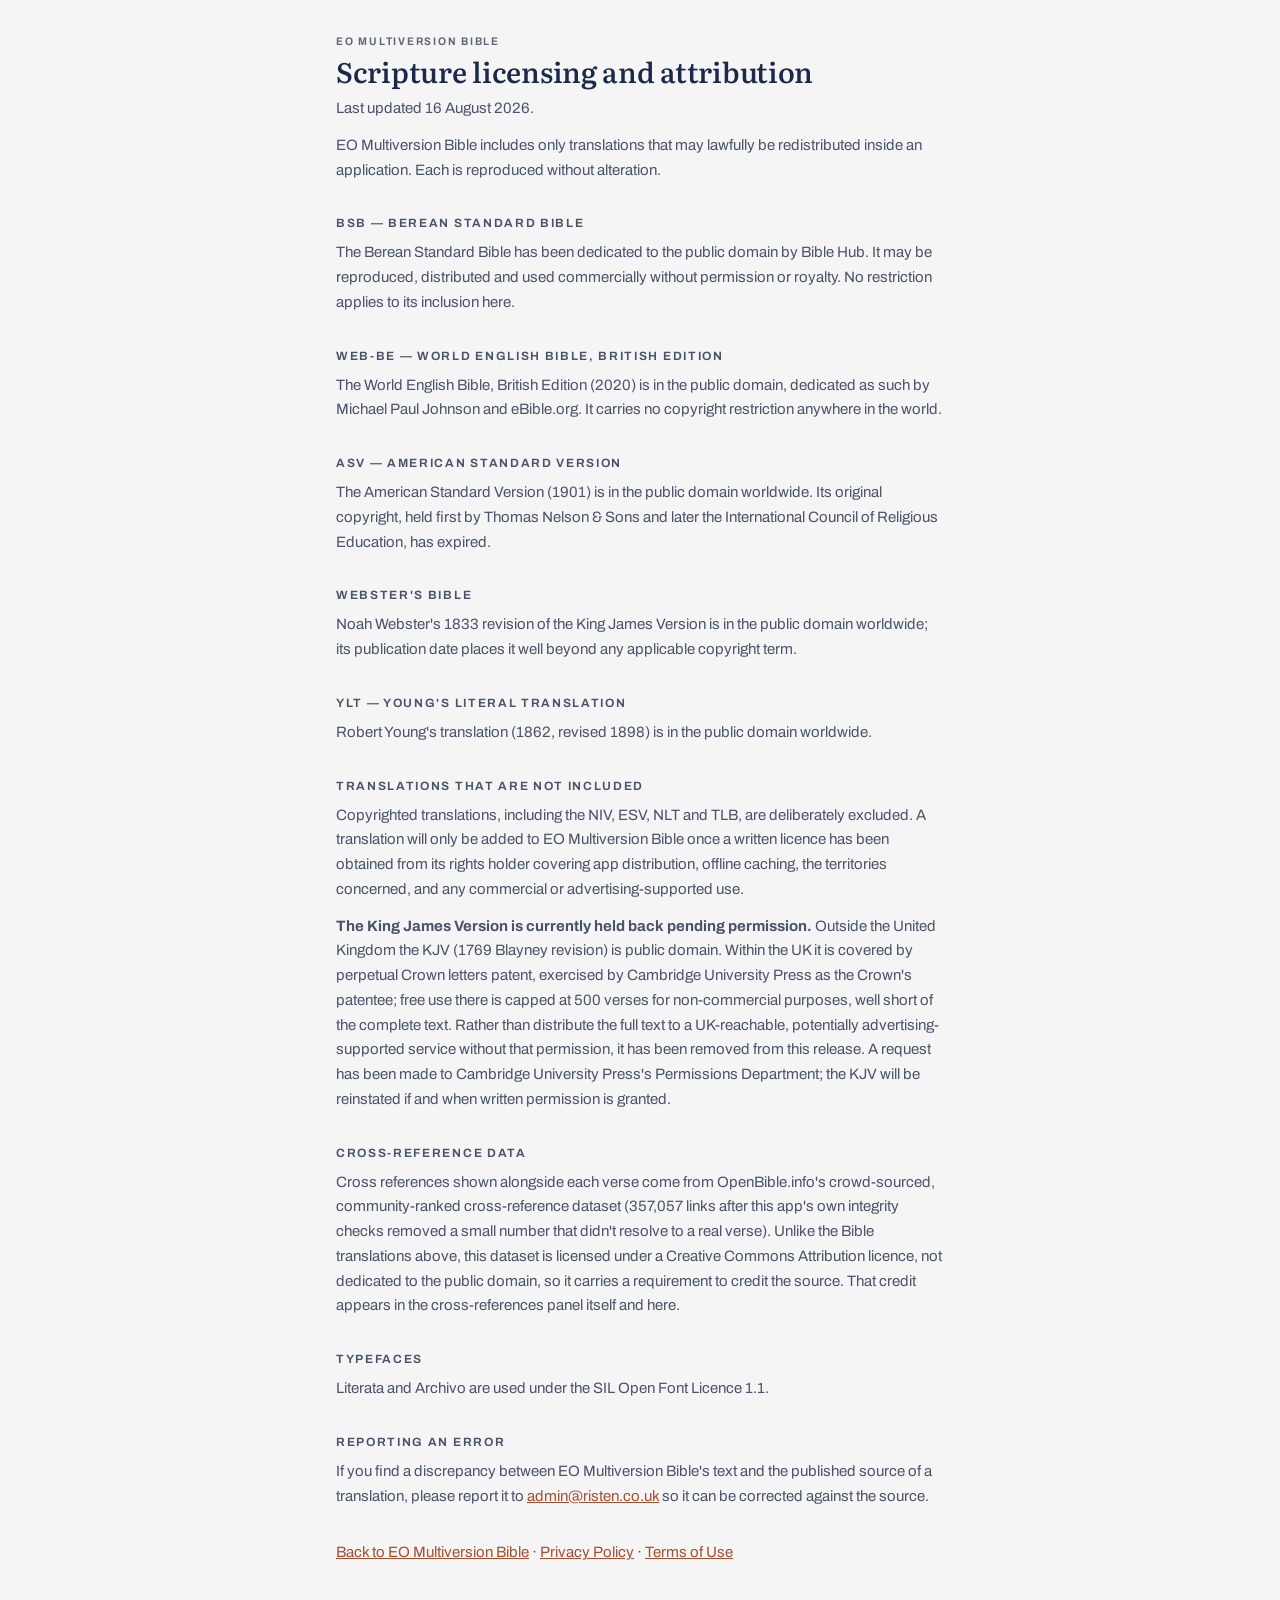
==== legal/licences.html @ 343b4e0c "Fix deployment structure" ====
<!DOCTYPE html>
<html lang="en-GB" data-theme="day">
<head>
<meta charset="utf-8">
<meta name="viewport" content="width=device-width, initial-scale=1">
<title>Scripture Licensing — EO Multiversion Bible</title>
<link rel="stylesheet" href="../css/app.css">
<style>body{padding:2rem 1.25rem 4rem}main{max-width:38rem;margin:0 auto}
h1{font-family:var(--serif);font-size:1.75rem;font-weight:550;letter-spacing:-.01em;margin-bottom:.25rem}
h2{font-family:var(--sans);font-size:.75rem;font-weight:650;letter-spacing:.14em;text-transform:uppercase;color:var(--text-2);margin:2rem 0 .5rem}
p,li{font-size:.9375rem;line-height:1.65;color:var(--text-2)}p+p,ul{margin-top:.75rem}
li{margin-left:1.1rem;list-style:disc}a{color:var(--accent)}</style>
</head>
<body>
<main>
<p class="eyebrow">EO Multiversion Bible</p>
<h1>Scripture licensing and attribution</h1>
<p>Last updated 16 August 2026.</p>
<p>EO Multiversion Bible includes only translations that may lawfully be redistributed inside
an application. Each is reproduced without alteration.</p>

<h2>BSB — Berean Standard Bible</h2>
<p>The Berean Standard Bible has been dedicated to the public domain by Bible
Hub. It may be reproduced, distributed and used commercially without permission
or royalty. No restriction applies to its inclusion here.</p>

<h2>WEB-BE — World English Bible, British Edition</h2>
<p>The World English Bible, British Edition (2020) is in the public domain,
dedicated as such by Michael Paul Johnson and eBible.org. It carries no
copyright restriction anywhere in the world.</p>

<h2>ASV — American Standard Version</h2>
<p>The American Standard Version (1901) is in the public domain worldwide. Its
original copyright, held first by Thomas Nelson & Sons and later the
International Council of Religious Education, has expired.</p>

<h2>Webster's Bible</h2>
<p>Noah Webster's 1833 revision of the King James Version is in the public
domain worldwide; its publication date places it well beyond any applicable
copyright term.</p>

<h2>YLT — Young's Literal Translation</h2>
<p>Robert Young's translation (1862, revised 1898) is in the public domain
worldwide.</p>

<h2>Translations that are not included</h2>
<p>Copyrighted translations, including the NIV, ESV, NLT and TLB, are
deliberately excluded. A translation will only be added to EO Multiversion Bible once a
written licence has been obtained from its rights holder covering app
distribution, offline caching, the territories concerned, and any commercial or
advertising-supported use.</p>
<p><strong>The King James Version is currently held back pending permission.</strong>
Outside the United Kingdom the KJV (1769 Blayney revision) is public domain.
Within the UK it is covered by perpetual Crown letters patent, exercised by
Cambridge University Press as the Crown's patentee; free use there is capped
at 500 verses for non-commercial purposes, well short of the complete text.
Rather than distribute the full text to a UK-reachable, potentially
advertising-supported service without that permission, it has been removed
from this release. A request has been made to Cambridge University Press's
Permissions Department; the KJV will be reinstated if and when written
permission is granted.</p>
<h2>Cross-reference data</h2>
<p>Cross references shown alongside each verse come from OpenBible.info's
crowd-sourced, community-ranked cross-reference dataset (357,057 links after
this app's own integrity checks removed a small number that didn't resolve to
a real verse). Unlike the Bible translations above, this dataset is licensed
under a Creative Commons Attribution licence, not dedicated to the public
domain, so it carries a requirement to credit the source. That credit appears
in the cross-references panel itself and here.</p>

<h2>Typefaces</h2>
<p>Literata and Archivo are used under the SIL Open Font Licence 1.1.</p>

<h2>Reporting an error</h2>
<p>If you find a discrepancy between EO Multiversion Bible's text and the published source of
a translation, please report it to <a href="mailto:admin@risten.co.uk">admin@risten.co.uk</a>
so it can be corrected against the source.</p>

<p style="margin-top:2rem"><a href="../index.html">Back to EO Multiversion Bible</a> ·
<a href="privacy.html">Privacy Policy</a> · <a href="terms.html">Terms of Use</a></p>
</main>
</body>
</html>
---- css/app.css ----
/* ==========================================================================
   EO BIBLE — design system
   Brand: Elias Okafor. Navy #1B2A4A · Gold #F5A623.
   Type: Literata (Scripture + display) / Archivo (interface).
   ========================================================================== */

/* ---- fonts --------------------------------------------------------------- */
@font-face {
  font-family: 'Literata';
  src: url('../assets/fonts/literata.woff2') format('woff2-variations');
  font-weight: 200 900; font-style: normal; font-display: swap;
}
@font-face {
  font-family: 'Literata';
  src: url('../assets/fonts/literata-italic.woff2') format('woff2-variations');
  font-weight: 200 900; font-style: italic; font-display: swap;
}
@font-face {
  font-family: 'Archivo';
  src: url('../assets/fonts/archivo.woff2') format('woff2-variations');
  font-weight: 100 900; font-stretch: 62% 125%; font-style: normal; font-display: swap;
}

/* ---- tokens -------------------------------------------------------------- */
/* YourUKHelpDesk Swiss Editorial colour system.
   Canvas #F5F5F5 · Navy #1B2A4A · Terracotta #C15F3C · Gold #D4AF37
   Teal #008080 · Sage #8FBC8F                                              */
:root {
  --canvas: #F5F5F5;
  --navy: #1B2A4A;
  --terracotta: #C15F3C;
  --gold: #D4AF37;
  --teal: #008080;
  --sage: #8FBC8F;

  --serif: 'Literata', 'Iowan Old Style', 'Palatino Linotype', Palatino, Georgia, serif;
  --sans: 'Archivo', -apple-system, BlinkMacSystemFont, 'Segoe UI', system-ui, sans-serif;

  --reading-size: 18px;
  --reading-leading: 1.72;
  --reading-measure: 34rem;

  --sp-1: .25rem; --sp-2: .5rem;  --sp-3: .75rem; --sp-4: 1rem;
  --sp-5: 1.5rem; --sp-6: 2rem;   --sp-7: 3rem;

  --radius: 10px;
  --rail: 3px;
  --nav-h: 3.75rem;
  --shadow: 0 1px 2px rgba(27,42,74,.07), 0 8px 24px -12px rgba(27,42,74,.2);

  --ease: cubic-bezier(.2,.7,.3,1);
}

/* Day — canvas and navy */
[data-theme='day'] {
  --bg: #F5F5F5;  --surface: #FFFFFF; --surface-2: #EAEAEA;
  --text: #1B2A4A; --text-2: #4A5468; --text-3: #5E6778;
  --rule: #DCDCDC;
  --brand: var(--navy);
  --accent: #A94E2E;              /* terracotta, deepened to carry text */
  --accent-bright: #C15F3C;
  --gold-line: #C0A03A;
  --hl-gold:#F0E3B0; --hl-terracotta:#F3D5C8; --hl-teal:#C3E2E2;
  --hl-sage:#D7E9D7; --hl-navy:#D3DAE8;
  color-scheme: light;
}
/* Sepia — warmer canvas for long reading */
[data-theme='sepia'] {
  --bg: #F2EADC;  --surface: #FAF4E9; --surface-2: #E7DCC8;
  --text: #23304A; --text-2: #5C5741; --text-3: #6B6448;
  --rule: #DACFB8;
  --brand: #23304A;
  --accent: #96461F;
  --accent-bright: #B55833;
  --gold-line: #B79429;
  --hl-gold:#EBDCA0; --hl-terracotta:#EDCBBC; --hl-teal:#BFDCDC;
  --hl-sage:#CFE2CF; --hl-navy:#CBD4E4;
  color-scheme: light;
}
/* Night — navy carried into the dark */
[data-theme='night'] {
  --bg: #121A2B;  --surface: #1A2440; --surface-2: #23304C;
  --text: #E9E9E6; --text-2: #A6B0C4; --text-3: #808CA3;
  --rule: #2A3757;
  --brand: #E9E9E6;
  --accent: #E08A5E;
  --text-3-onbrand: #9BA6BB;
  --accent-bright: #E08A5E;
  --gold-line: #D4AF37;
  --hl-gold:#5A4A14; --hl-terracotta:#5A3324; --hl-teal:#124545;
  --hl-sage:#2B4630; --hl-navy:#2A3A5E;
  --shadow: 0 1px 2px rgba(0,0,0,.45), 0 10px 30px -14px rgba(0,0,0,.75);
  color-scheme: dark;
}

/* ---- reset --------------------------------------------------------------- */
*, *::before, *::after { box-sizing: border-box; }
html { -webkit-text-size-adjust: 100%; }
body {
  margin: 0;
  background: var(--bg);
  color: var(--text);
  font-family: var(--sans);
  font-size: 15px;
  line-height: 1.5;
  font-synthesis-weight: none;
  -webkit-font-smoothing: antialiased;
  overscroll-behavior-y: none;
}
button, input, select, textarea { font: inherit; color: inherit; }
button { background: none; border: 0; cursor: pointer; }
a { color: inherit; }
:where(h1,h2,h3,h4,p,ul,ol) { margin: 0; }
ul { list-style: none; padding: 0; }

:focus-visible {
  outline: 2px solid var(--accent-bright);
  outline-offset: 2px;
  border-radius: 4px;
}

.sr-only {
  position: absolute; width: 1px; height: 1px; padding: 0; margin: -1px;
  overflow: hidden; clip: rect(0 0 0 0); white-space: nowrap; border: 0;
}
.skip-link {
  position: absolute; border: 0; cursor: pointer; left: 50%; translate: -50% -120%; z-index: 100;
  background: var(--brand); color: var(--bg); padding: .6rem 1rem;
  border-radius: 0 0 var(--radius) var(--radius); transition: translate .18s var(--ease);
}
.skip-link:focus { translate: -50% 0; }

/* ---- app frame ----------------------------------------------------------- */
.app {
  min-height: 100dvh;
  display: grid;
  grid-template-rows: auto 1fr auto;
  padding-bottom: env(safe-area-inset-bottom);
}

.topbar {
  position: sticky; top: 0; z-index: 20;
  display: flex; align-items: center; gap: var(--sp-3);
  padding: calc(var(--sp-3) + env(safe-area-inset-top)) var(--sp-4) var(--sp-3);
  background: color-mix(in srgb, var(--bg) 88%, transparent);
  backdrop-filter: saturate(1.4) blur(14px);
  border-bottom: 1px solid var(--rule);
  min-height: 3.25rem;
}
.topbar__title {
  font-size: .8125rem; font-weight: 600; letter-spacing: .08em;
  text-transform: uppercase; font-stretch: 96%;
}
.topbar__spacer { flex: 1; }

.icon-btn {
  display: grid; place-items: center;
  width: 2.75rem; height: 2.75rem; border-radius: 9px;
  color: var(--text-2); flex: none;
  touch-action: manipulation; -webkit-tap-highlight-color: transparent;
  transition: background-color .15s var(--ease), transform .15s var(--ease);
}
.icon-btn:hover { background: var(--surface-2); color: var(--text); }
.icon-btn:active { background: var(--surface-2); transform: scale(.94); }
.icon-btn svg { width: 1.3rem; height: 1.3rem; }

main { min-width: 0; }
.view { width: 100%; max-width: 60rem; margin-inline: auto; padding: var(--sp-5) var(--sp-4) var(--sp-7); }

/* ---- brand --------------------------------------------------------------- */
.monogram { display: block; color: var(--brand); }
.wordmark {
  font-family: var(--sans); font-weight: 700; font-stretch: 88%;
  letter-spacing: .22em; text-transform: uppercase; font-size: .8125rem;
  color: var(--text);
}
.tagline {
  font-family: var(--serif); font-style: italic; font-size: .875rem;
  color: var(--text-2); letter-spacing: .01em;
}

/* ---- home ---------------------------------------------------------------- */
.hero { padding: var(--sp-6) 0 var(--sp-5); text-align: center; }
.hero .monogram { width: 4.5rem; margin: 0 auto var(--sp-4); }
.hero__rule {
  width: 2.5rem; height: 1px; background: var(--gold-line);
  margin: var(--sp-4) auto; opacity: .9;
}

.eyebrow {
  font-size: .6875rem; font-weight: 650; letter-spacing: .16em;
  text-transform: uppercase; color: var(--text-3); font-stretch: 92%;
}

.card {
  display: block; width: 100%; text-align: left;
  background: var(--surface); border: 1px solid var(--rule);
  border-radius: var(--radius); padding: var(--sp-4);
  box-shadow: var(--shadow); transition: border-color .15s var(--ease);
}
.card {
  touch-action: manipulation; -webkit-tap-highlight-color: transparent;
  transition: border-color .15s var(--ease), transform .12s var(--ease);
}
.card:hover { border-color: color-mix(in srgb, var(--accent-bright) 45%, var(--rule)); }
button.card:active { transform: scale(.99); }
.card + .card, .stack > * + * { margin-top: var(--sp-3); }
.section { margin-top: var(--sp-6); }
.section__head {
  display: flex; align-items: baseline; justify-content: space-between;
  gap: var(--sp-3); margin-bottom: var(--sp-3);
}

.continue { display: flex; align-items: center; gap: var(--sp-4); }
.continue__ref {
  font-family: var(--serif); font-size: 1.375rem; font-weight: 550;
  line-height: 1.2; letter-spacing: -.005em;
}
.continue__meta { color: var(--text-2); font-size: .8125rem; margin-top: .15rem; }
.continue__go { margin-left: auto; color: var(--accent); flex: none; }

.daily {
  border-left: var(--rail) solid var(--gold-line);
  padding: var(--sp-4) var(--sp-4) var(--sp-4) var(--sp-5);
}
.daily__text {
  font-family: var(--serif); font-size: 1.0625rem; line-height: 1.6;
  letter-spacing: .003em; text-align: justify; text-justify: inter-word;
  hyphens: auto;
}
.daily__ref { margin-top: var(--sp-3); font-size: .75rem; letter-spacing: .1em;
  text-transform: uppercase; color: var(--text-2); font-weight: 600; }

/* ---- full-screen greeting gate --------------------------------------------
 * A once-a-day takeover, not theme-dependent -- always navy/gold/cream, the
 * same brand moment regardless of Day/Sepia/Night, closed only by Amen. */
.gate {
  position: fixed; inset: 0; z-index: 95;
  display: flex; align-items: center; justify-content: center;
  padding: calc(1.5rem + env(safe-area-inset-top)) 1.5rem calc(1.5rem + env(safe-area-inset-bottom));
  background: #16223D;
  opacity: 0; transition: opacity .32s var(--ease);
}
.gate.is-open { opacity: 1; }
.gate.is-closing { opacity: 0; }
.gate__inner {
  width: 100%; max-width: 26rem; text-align: center;
  transform: translateY(10px) scale(.98); opacity: 0;
  transition: transform .38s var(--ease), opacity .38s var(--ease);
}
.gate.is-open .gate__inner { transform: translateY(0) scale(1); opacity: 1; }
.gate__mark { width: 3rem; margin: 0 auto 1.25rem; color: #D4AF37; }
.gate__eyebrow {
  font-family: var(--sans); font-size: .6875rem; font-weight: 650;
  letter-spacing: .18em; text-transform: uppercase; color: #D4AF37;
  margin-bottom: .6rem;
}
.gate__greeting {
  font-family: var(--serif); font-weight: 600; font-size: 2rem;
  letter-spacing: -.01em; color: #F5F2E9; margin: 0 0 1.25rem;
}
.gate__rule {
  width: 3rem; height: 1px; margin: 0 auto 1.5rem;
  background: linear-gradient(90deg, transparent, #D4AF37, transparent);
}
.gate__verse {
  font-family: var(--serif); font-size: 1.1875rem; line-height: 1.65;
  color: #F5F2E9; text-align: justify; text-justify: inter-word; hyphens: auto;
}
.gate__ref {
  margin-top: 1rem; font-size: .75rem; font-weight: 650; letter-spacing: .1em;
  text-transform: uppercase; color: #A9B4CC;
}
.gate__heart {
  display: block; margin: 1.75rem auto .9rem; width: 1.5rem; height: 1.5rem;
  color: #D4AF37;
}
.gate__hint {
  margin-top: .9rem; font-size: .75rem; color: #7C89A8;
}
/* Save · Amen · Share. Amen stays visually dominant: it is the only one
   that closes the gate, so it must never read as one option among three. */
.gate__actions {
  display: flex; align-items: center; justify-content: center;
  gap: 1.25rem; margin-top: 1.5rem;
}
.gate__act {
  display: grid; justify-items: center; align-content: center; gap: .35rem;
  min-width: 3.25rem; min-height: 3.25rem; padding: .4rem;
  border-radius: 999px; background: none; color: #A9B4CC;
  touch-action: manipulation; -webkit-tap-highlight-color: transparent;
  transition: color .15s var(--ease), transform .12s var(--ease);
}
.gate__act-icon {
  display: grid; place-items: center;
  width: 2.5rem; height: 2.5rem; border-radius: 50%;
  border: 1px solid rgba(245,242,233,.22);
  transition: background-color .15s var(--ease), border-color .15s var(--ease),
              color .15s var(--ease);
}
.gate__act-icon svg { width: 1.15rem; height: 1.15rem; }
.gate__act-label {
  font-family: var(--sans); font-size: .625rem; font-weight: 650;
  letter-spacing: .1em; text-transform: uppercase;
}
.gate__act:hover { color: #F5F2E9; }
.gate__act:hover .gate__act-icon { border-color: rgba(245,242,233,.5); }
.gate__act:active { transform: scale(.94); }
.gate__act:focus-visible { outline: 2px solid #F5F2E9; outline-offset: 3px; }
.gate__act[aria-pressed='true'] { color: #D4AF37; }
.gate__act[aria-pressed='true'] .gate__act-icon {
  background: #D4AF37; border-color: #D4AF37; color: #1B2A4A;
}

.amen-btn {
  font-family: var(--serif); font-weight: 700; font-size: 1.0625rem;
  color: #1B2A4A; background: #D4AF37;
  padding: .75rem 2.5rem; min-height: 2.75rem; border-radius: 999px;
  box-shadow: 0 8px 24px -8px rgba(212,175,55,.5);
  touch-action: manipulation; -webkit-tap-highlight-color: transparent;
  transition: background-color .15s var(--ease), transform .12s var(--ease);
}
.amen-btn:hover { background: #E4C158; }
.amen-btn:active { transform: scale(.96); }
.amen-btn:focus-visible { outline: 2px solid #F5F2E9; outline-offset: 3px; }

/* ---- dashboard: premium overview ------------------------------------------ */
#dashboard { animation: none; }
#dashboard.dash-pop { animation: dash-pop .5s var(--ease); }
@keyframes dash-pop {
  from { opacity: 0; transform: translateY(14px) scale(.97); }
  to   { opacity: 1; transform: translateY(0) scale(1); }
}

.dash-title {
  font-family: var(--serif); font-weight: 600; font-size: 1.625rem;
  letter-spacing: -.01em; margin: 2rem 0 1.25rem; color: var(--brand);
}

.dash-hero {
  display: block; width: 100%; text-align: left; position: relative;
  background: var(--navy); color: #F5F2E9; border-radius: 16px;
  padding: 1.5rem 1.5rem 1.75rem; overflow: hidden;
  box-shadow: 0 14px 34px -16px rgba(27,42,74,.55);
  touch-action: manipulation; -webkit-tap-highlight-color: transparent;
  transition: transform .15s var(--ease);
}
.dash-hero:active { transform: scale(.99); }
.dash-hero__mark {
  position: absolute; right: -1.25rem; top: -1.25rem; width: 7rem;
  color: #F5F2E9; opacity: .07; pointer-events: none;
}
.dash-hero__eyebrow {
  font-size: .6875rem; font-weight: 650; letter-spacing: .14em;
  text-transform: uppercase; color: #C9AE5C; position: relative;
}
.dash-hero__ref {
  font-family: var(--serif); font-size: 1.625rem; font-weight: 600;
  letter-spacing: -.01em; margin-top: .5rem; position: relative;
}
.dash-hero__meta { font-size: .8125rem; color: #A9B4CC; margin-top: .3rem; position: relative; }
.dash-hero__go {
  position: absolute; right: 1.25rem; bottom: 1.5rem; color: #D4AF37;
}
.dash-hero__go svg { width: 1.25rem; height: 1.25rem; }

.stat-tile {
  display: flex; flex-direction: column; align-items: flex-start; gap: .6rem;
  background: var(--surface); border: 1px solid var(--rule); border-radius: 14px;
  padding: 1.1rem 1rem; text-align: left;
  touch-action: manipulation; -webkit-tap-highlight-color: transparent;
  transition: transform .12s var(--ease), border-color .15s var(--ease);
}
.stat-tile:hover { border-color: color-mix(in srgb, var(--accent-bright) 40%, var(--rule)); }
.stat-tile:active { transform: scale(.98); }
.stat-tile__icon {
  display: grid; place-items: center; width: 2.5rem; height: 2.5rem;
  border-radius: 10px; color: var(--navy);
}
.stat-tile__icon svg { width: 1.15rem; height: 1.15rem; }
.stat-tile[data-hl='gold'] .stat-tile__icon { background: var(--hl-gold); }
.stat-tile[data-hl='terracotta'] .stat-tile__icon { background: var(--hl-terracotta); }
.stat-tile[data-hl='teal'] .stat-tile__icon { background: var(--hl-teal); }
.stat-tile[data-hl='sage'] .stat-tile__icon { background: var(--hl-sage); }
/* Night's highlight tones are dark washes meant for light content on top,
   unlike day/sepia's pale washes -- the icon colour must flip with them. */
[data-theme='night'] .stat-tile__icon { color: #E9E9E6; }
.stat-tile__n { font-family: var(--serif); font-size: 1.5rem; font-weight: 600; line-height: 1; }
.stat-tile__l { font-size: .8125rem; color: var(--text-2); }

.dash-library-sub { margin-top: .6rem; font-size: .8125rem; color: var(--text-2); }

.grid-2 { display: grid; grid-template-columns: 1fr 1fr; gap: var(--sp-3); }
.tile { text-align: left; padding: var(--sp-4); }
.tile__n { font-family: var(--serif); font-size: 1.5rem; font-weight: 600; line-height: 1; }
.tile__l { font-size: .8125rem; color: var(--text-2); margin-top: .35rem; }

.library-link {
  display: block; margin: 0 auto; width: fit-content; text-align: center;
  font-family: var(--serif); font-weight: 700; font-size: 1.75rem;
  letter-spacing: -.005em; line-height: 1.15; color: var(--navy);
  background: var(--gold); padding: .7rem 1.5rem; min-height: 2.75rem;
  border-radius: 999px; box-shadow: var(--shadow);
  touch-action: manipulation; -webkit-tap-highlight-color: transparent;
  transition: background-color .15s var(--ease), transform .12s var(--ease);
}
.library-link:hover { background: var(--gold-line); }
.library-link:active { transform: scale(.97); }

.empty {
  border: 1px dashed var(--rule); border-radius: var(--radius);
  padding: var(--sp-5) var(--sp-4); text-align: center; color: var(--text-2);
  font-size: .875rem;
}

/* ---- library ------------------------------------------------------------- */
.page-title {
  font-family: var(--serif); font-size: 1.875rem; font-weight: 550;
  letter-spacing: -.015em; margin: .3rem 0 0; line-height: 1.15;
}
.page-sub { color: var(--text-2); font-size: .875rem; margin-top: .4rem; }
.back { padding-left: 0; margin-bottom: .75rem; min-height: 2.75rem; }

.versions { display: grid; grid-template-columns: repeat(3, 1fr); gap: var(--sp-2); }
.versions--six { grid-template-columns: repeat(2, 1fr); }
@media (min-width: 26rem) { .versions--six { grid-template-columns: repeat(3, 1fr); } }
.version-group {
  font-size: .6875rem; font-weight: 650; letter-spacing: .1em; text-transform: uppercase;
  color: var(--text-3); margin: var(--sp-4) 0 var(--sp-2);
}
.version-group:first-child { margin-top: 0; }
.version {
  display: grid; gap: .2rem; padding: .7rem .5rem; min-height: 3.75rem;
  border: 1px solid var(--rule); border-radius: 10px; background: var(--surface);
  text-align: center; touch-action: manipulation;
  -webkit-tap-highlight-color: transparent;
  transition: border-color .15s var(--ease), background-color .15s var(--ease);
}
.version__abbr { font-size: .8125rem; font-weight: 700; letter-spacing: .05em; color: var(--text); }
.version__name {
  font-size: .625rem; color: var(--text-3); line-height: 1.25;
  overflow: hidden; display: -webkit-box; -webkit-line-clamp: 2; -webkit-box-orient: vertical;
}
.version:active { transform: scale(.98); }
.version[aria-pressed='true'] {
  border-color: var(--brand); background: var(--brand);
}
.version[aria-pressed='true'] .version__abbr { color: var(--bg); }
.version[aria-pressed='true'] .version__name { color: color-mix(in srgb, var(--bg) 75%, transparent); }

.testament {
  display: flex; align-items: center; gap: var(--sp-4);
  border-left: var(--rail) solid var(--gold-line);
  padding: var(--sp-5) var(--sp-4);
}
.testament__body { display: grid; gap: .3rem; min-width: 0; }
.testament__name {
  font-family: var(--serif); font-size: 1.375rem; font-weight: 550;
  letter-spacing: -.01em; line-height: 1.15;
}
.testament__blurb { font-size: .875rem; color: var(--text-2); }
.testament__meta { font-size: .75rem; color: var(--text-3); }
.testament__go { margin-left: auto; color: var(--accent); flex: none; }
.testament:active { transform: scale(.995); }
.seg {
  display: flex; gap: 2px; padding: 3px; background: var(--surface-2);
  border-radius: 9px; margin-bottom: var(--sp-4); max-width: 28rem;
}
.seg button {
  flex: 1; padding: .6rem .75rem; min-height: 2.75rem; border-radius: 7px;
  font-size: .8125rem; font-weight: 600; color: var(--text-2); font-stretch: 96%;
}
.seg button[aria-pressed='true'] { background: var(--surface); color: var(--text); box-shadow: var(--shadow); }

.books { display: grid; grid-template-columns: repeat(auto-fill, minmax(15rem, 1fr)); gap: 2px; }
.book-row {
  display: flex; align-items: baseline; gap: var(--sp-3);
  padding: .7rem var(--sp-3); border-radius: 8px; text-align: left;
  width: 100%; min-width: 0;
}
.book-row {
  min-height: 2.9rem; touch-action: manipulation;
  -webkit-tap-highlight-color: transparent; transition: background-color .12s var(--ease);
}
.book-row:hover { background: var(--surface-2); }
.book-row:active { background: var(--surface-2); }
.book-row__name {
  font-family: var(--serif); font-size: 1rem; font-weight: 500;
  flex: 1 1 auto; min-width: 0;
  overflow: hidden; text-overflow: ellipsis; white-space: nowrap;
}
.book-row__ch {
  margin-left: auto; flex: none; font-size: .75rem; color: var(--text-3);
  font-variant-numeric: tabular-nums;
}

/* ---- book filter ----------------------------------------------------------
 * Lets a person jump to any book by typing, instead of scrolling a 39- or
 * 27-book list to find it. */
.book-filter { position: relative; margin: 0 0 1.25rem; }
.book-filter input {
  width: 100%; padding: .75rem 3rem; border-radius: 10px;
  border: 1px solid var(--rule); background: var(--surface);
  font-size: .9375rem; -webkit-appearance: none; appearance: none;
}
/* Suppress the browser's own search-input decorations; the app supplies its
   own magnifier and clear button so there is only ever one of each. */
.book-filter input::-webkit-search-cancel-button,
.book-filter input::-webkit-search-decoration { -webkit-appearance: none; appearance: none; display: none; }
.book-filter input::-ms-clear { display: none; }
.book-filter input:focus {
  border-color: var(--accent-bright); outline: none;
  box-shadow: 0 0 0 3px color-mix(in srgb, var(--accent-bright) 22%, transparent);
}
.book-filter__icon {
  position: absolute; left: .8rem; top: 50%; translate: 0 -50%;
  color: var(--text-3); pointer-events: none;
}
.book-filter__icon svg { width: 1.05rem; height: 1.05rem; display: block; }
.book-filter__clear {
  position: absolute; right: .2rem; top: 50%; translate: 0 -50%;
  width: 2.75rem; height: 2.75rem; display: grid; place-items: center;
  border-radius: 50%; color: var(--text-3);
  touch-action: manipulation; -webkit-tap-highlight-color: transparent;
}
.book-filter__clear svg { width: .9rem; height: .9rem; }
.book-filter__clear:hover { background: var(--surface-2); color: var(--text); }
.book-filter__clear[hidden] { display: none; }

.book-row__id {
  font-size: .625rem; font-weight: 700; letter-spacing: .03em;
  color: var(--text-3); background: var(--surface-2);
  padding: .15rem .4rem; border-radius: 5px; flex: none;
}
.book-row__tag {
  font-size: .625rem; font-weight: 650; letter-spacing: .06em;
  text-transform: uppercase; color: var(--accent); flex: none;
}

.chapters { display: grid; grid-template-columns: repeat(auto-fill, minmax(3rem,1fr)); gap: var(--sp-2); }
.chip {
  aspect-ratio: 1; min-height: 2.75rem; display: grid; place-items: center; border-radius: 8px;
  border: 1px solid var(--rule); background: var(--surface);
  font-variant-numeric: tabular-nums; font-size: .9375rem; font-weight: 550;
}
.chip {
  touch-action: manipulation; -webkit-tap-highlight-color: transparent;
  transition: background-color .15s var(--ease), border-color .15s var(--ease), transform .12s var(--ease);
}
.chip:hover { border-color: var(--accent-bright); color: var(--accent); }
.chip:active { transform: scale(.92); background: var(--surface-2); }
.chip[aria-current='true'] { background: var(--brand); color: var(--bg); border-color: var(--brand); }

/* ---- reader -------------------------------------------------------------- */
.reader {
  position: relative; width: 100%; max-width: 100%; padding: 0;
  /* Claim horizontal gestures for chapter swiping so iOS doesn't take a
     right-swipe as its system back gesture, while leaving vertical scrolling
     and pinch-zoom to the browser -- pinch-zoom must stay for accessibility. */
  touch-action: pan-y pinch-zoom;
  overscroll-behavior-x: contain;
}
.reader__inner {
  max-width: var(--reading-measure); margin: 0 auto;
  padding: var(--sp-5) var(--sp-4) var(--sp-7);
}

/* signature: chapter opening plate */
.plate { margin: var(--sp-5) 0 var(--sp-6); text-align: center; }
.plate__book {
  font-family: var(--sans); font-size: .6875rem; font-weight: 650;
  letter-spacing: .28em; text-transform: uppercase; color: var(--text-2);
  font-stretch: 92%;
}
.plate__num {
  font-family: var(--serif); font-weight: 300;
  font-size: clamp(3.25rem, 16vw, 4.75rem); line-height: .9;
  letter-spacing: -.03em; color: var(--brand);
  font-variation-settings: 'opsz' 60;
  margin-top: .35rem;
}
.plate__rule {
  width: 3.25rem; height: 1px; margin: var(--sp-4) auto 0;
  background: linear-gradient(90deg, transparent, var(--gold-line), transparent);
}
.plate__tr { margin-top: var(--sp-3); font-size: .6875rem; letter-spacing: .14em;
  text-transform: uppercase; color: var(--text-3); font-weight: 600; }

.scripture {
  font-family: var(--serif);
  font-size: var(--reading-size);
  line-height: var(--reading-leading);
  color: var(--text);
  text-align: justify; text-justify: inter-word; hyphens: auto;
}
/* Poetry keeps its own line breaks -- justifying them would stretch
   deliberately short lines to fill the width and destroy the structure. */
.v--poetic, .ln { text-align: left; hyphens: none; }  letter-spacing: .002em;
  font-variation-settings: 'opsz' 16;
  hanging-punctuation: first last;
}
.scripture p { margin: 0 0 var(--sp-4); }

.heading {
  font-family: var(--sans); font-size: .75rem; font-weight: 650;
  letter-spacing: .14em; text-transform: uppercase; color: var(--text-2);
  margin: var(--sp-6) 0 var(--sp-3); font-stretch: 94%;
}
.heading:first-child { margin-top: 0; }

.v {
  cursor: pointer; border-radius: 5px;
  transition: background-color .18s var(--ease);
  scroll-margin-top: 6rem;
  -webkit-tap-highlight-color: transparent;
}
/* Default reading mode: one verse per block, always starting hard against the
   left margin so the verse numbers form a single clean column. */
.v--block { display: block; margin: 0 0 .3em; padding: .35em .25em .35em 0; min-height: 2.75rem; }
.v__n {
  font-family: var(--sans); font-size: .68em; font-weight: 700;
  color: var(--accent); vertical-align: .38em; margin-right: .45em;
  font-variant-numeric: tabular-nums; letter-spacing: .01em;
  user-select: none;
}
.v[data-hl='gold']       { background: var(--hl-gold);       box-shadow: 0 0 0 .18em var(--hl-gold); }
.v[data-hl='terracotta'] { background: var(--hl-terracotta); box-shadow: 0 0 0 .18em var(--hl-terracotta); }
.v[data-hl='teal']       { background: var(--hl-teal);       box-shadow: 0 0 0 .18em var(--hl-teal); }
.v[data-hl='sage']       { background: var(--hl-sage);       box-shadow: 0 0 0 .18em var(--hl-sage); }
.v[data-hl='navy']       { background: var(--hl-navy);       box-shadow: 0 0 0 .18em var(--hl-navy); }
.v.is-active { background: color-mix(in srgb, var(--accent-bright) 20%, transparent); }
.v.is-pressing {
  background: color-mix(in srgb, var(--accent-bright) 16%, transparent);
  transition: background-color .18s var(--ease);
}
/* Holding a verse must open our actions, not the platform's selection menu. */
.scripture .v { -webkit-touch-callout: none; -webkit-user-select: none; user-select: none; }
.v[data-note='1'] .v__n::after {
  content: '·'; color: var(--accent-bright); font-size: 1.4em; line-height: 0;
  margin-left: .1em;
}
.v[data-bm='1'] .v__n {
  text-decoration: underline; text-underline-offset: .18em; text-decoration-thickness: 1.5px;
}

.v-omitted { color: var(--text-3); font-style: italic; font-size: .85em; }
.v-omitted__btn {
  font: inherit; font-style: italic; color: var(--accent);
  text-decoration: underline; text-underline-offset: .18em;
  text-decoration-style: dotted; padding: .15rem 0; text-align: left;
  touch-action: manipulation; -webkit-tap-highlight-color: transparent;
}
.v-omitted__btn:disabled { color: var(--text-3); text-decoration: none; }
.v-omitted__text { font-style: italic; color: var(--text-2); }
.v-omitted__src {
  font-family: var(--sans); font-style: normal; font-size: .82em;
  font-weight: 650; letter-spacing: .04em; color: var(--accent);
}

/* ---- poetry -------------------------------------------------------------- */
/* Poetic verses keep their line breaks, but the verse itself always opens at
   the left margin. Only subordinate lines and turned lines are indented. */
.v--poetic { margin-bottom: .75em; }
.ln { display: block; padding-left: 1.5em; text-indent: -1.5em; }
.ln[data-level='1'] { margin-left: 0; }
.ln[data-level='2'] { margin-left: 1em; }
.ln[data-level='3'] { margin-left: 2em; }
.ln[data-level='4'] { margin-left: 3em; }
.ln[data-level='5'] {
  font-style: italic; font-size: .86em; color: var(--text-2);
  margin: 0 0 .35em; padding-left: 0; text-indent: 0;
}
.ln[data-stanza='1'] { margin-top: .8em; }

@media (max-width: 26rem) {
  .ln { padding-left: 1.2em; text-indent: -1.2em; }
  .ln[data-level='2'] { margin-left: .75em; }
  .ln[data-level='3'] { margin-left: 1.5em; }
  .ln[data-level='4'] { margin-left: 2.25em; }
}

/* ---- reader tools -------------------------------------------------------- */
.tools {
  display: flex; align-items: center; gap: var(--sp-2);
  margin: 0 0 var(--sp-5); flex-wrap: wrap;
}
.version-trigger {
  display: inline-flex; align-items: center; gap: .5rem;
  min-height: 2.75rem; padding: .5rem .9rem; border-radius: 9px;
  border: 1px solid var(--rule); background: var(--surface-2);
  font-size: .8125rem; font-weight: 700; letter-spacing: .03em; color: var(--text);
  flex: 1 1 auto; justify-content: space-between;
  touch-action: manipulation; -webkit-tap-highlight-color: transparent;
}
.version-trigger:active { transform: scale(.98); }
.version-trigger svg { width: 1rem; height: 1rem; color: var(--text-3); flex: none; }
.version-trigger__label { font-family: var(--serif); font-size: .95rem; font-weight: 600; }
.version-trigger__hint { font-size: .625rem; color: var(--text-2); font-weight: 600; letter-spacing: .06em; text-transform: uppercase; }

.tool {
  display: inline-flex; align-items: center; gap: .4rem; flex: none;
  min-height: 2.75rem; padding: .5rem .85rem; border-radius: 9px;
  border: 1px solid var(--rule); background: var(--surface);
  font-size: .8125rem; font-weight: 600; color: var(--text-2);
  touch-action: manipulation; -webkit-tap-highlight-color: transparent;
}
.tool svg { width: 1.05rem; height: 1.05rem; }
.tool:active { transform: scale(.97); }
.tool[aria-pressed='true'] {
  background: var(--brand); border-color: var(--brand); color: var(--bg);
}
.tools__hint {
  font-size: .8125rem; color: var(--accent); font-weight: 600;
  margin: -.75rem 0 1.25rem;
}
.tools__hint[hidden] { display: none; }

/* ---- loading ------------------------------------------------------------- */
.loading { padding: var(--sp-6) 0; text-align: center; }
.loading__bar {
  height: 3px; width: 100%; max-width: 14rem; margin: 0 auto;
  border-radius: 2px; background: var(--surface-2); overflow: hidden; position: relative;
}
.loading__bar::after {
  content: ''; position: absolute; inset: 0; width: 40%;
  background: var(--accent-bright); border-radius: 2px;
  animation: slide 1.1s var(--ease) infinite;
}
@keyframes slide {
  0%   { transform: translateX(-100%); }
  100% { transform: translateX(250%); }
}
@media (prefers-reduced-motion: reduce) {
  .loading__bar::after { animation: none; width: 100%; opacity: .5; }
}

/* ---- advertising: reader footnote ----------------------------------------
 * Inert by default (see js/reader.js footnoteAdSlot). Deliberately styled
 * smaller and quieter than Scripture, clearly labelled, and separated by a
 * rule so it reads as backmatter, never as part of the text above it. */
.ad-footnote {
  margin-top: var(--sp-6); padding-top: var(--sp-4);
  border-top: 1px solid var(--rule);
}
.ad-footnote[hidden] { display: none; }
.ad-footnote__label {
  display: block; font-size: .625rem; font-weight: 650; letter-spacing: .12em;
  text-transform: uppercase; color: var(--text-3); margin-bottom: var(--sp-2);
}
.ad-footnote__body {
  min-height: 3.5rem; border-radius: 8px; background: var(--surface-2);
  display: grid; place-items: center; font-size: .75rem; color: var(--text-3);
}

.chapter-nav {
  display: flex; align-items: center; justify-content: space-between;
  gap: var(--sp-3); margin-top: var(--sp-6);
  padding-top: var(--sp-5); border-top: 1px solid var(--rule);
}
.btn {
  display: inline-flex; align-items: center; justify-content: center; gap: .45rem;
  padding: .6rem 1rem; min-height: 2.75rem; border-radius: 8px; border: 1px solid var(--rule);
  background: var(--surface); font-size: .875rem; font-weight: 600; color: var(--text);
  font-stretch: 96%;
}
.btn { touch-action: manipulation; -webkit-tap-highlight-color: transparent; transition: border-color .15s var(--ease), transform .12s var(--ease); }
.btn:hover:not(:disabled) { border-color: var(--accent-bright); }
.btn:active:not(:disabled) { transform: scale(.97); }
.btn:disabled { opacity: .4; cursor: not-allowed; }
.btn--primary { background: var(--brand); color: var(--bg); border-color: var(--brand); }
.btn--ghost { border-color: transparent; background: none; }
.btn svg { width: 1rem; height: 1rem; }

/* reading rail */
.rail {
  position: fixed; left: 0; top: 0; width: var(--rail); height: 100dvh;
  background: transparent; z-index: 15; pointer-events: none;
}
.rail__fill { width: 100%; background: var(--accent-bright); height: 0; transition: height .1s linear; }

/* ---- verse action sheet -------------------------------------------------- */
.sheet-backdrop {
  position: fixed; inset: 0; background: rgba(10,15,25,.42); z-index: 40;
  opacity: 0; pointer-events: none; transition: opacity .2s var(--ease);
}
.sheet-backdrop.is-open { opacity: 1; pointer-events: auto; }
.sheet {
  position: fixed; left: 0; right: 0; bottom: 0; z-index: 41;
  background: var(--surface); border-radius: 16px 16px 0 0;
  border-top: 1px solid var(--rule);
  padding: var(--sp-3) var(--sp-4) calc(var(--sp-5) + env(safe-area-inset-bottom));
  translate: 0 100%; transition: translate .26s var(--ease);
  max-height: 88dvh; overflow-y: auto; box-shadow: var(--shadow);
}
.sheet.is-open { translate: 0 0; }
.sheet__grip { width: 2.25rem; height: 4px; border-radius: 2px; background: var(--rule); margin: 0 auto var(--sp-4); }
.sheet__head { display: flex; align-items: center; gap: var(--sp-3); }
.sheet__ref { font-family: var(--serif); font-size: 1.0625rem; font-weight: 600; flex: 1; min-width: 0; }
.sheet__head .icon-btn { margin-right: -.5rem; }
.sheet__preview {
  font-family: var(--serif); color: var(--text-2); font-size: .9375rem;
  line-height: 1.55; margin-top: var(--sp-2);
  display: -webkit-box; -webkit-line-clamp: 3; -webkit-box-orient: vertical; overflow: hidden;
}
.sheet__actions {
  display: grid; grid-template-columns: repeat(4, 1fr);
  gap: var(--sp-2); margin-top: var(--sp-4);
}
.act {
  display: grid; justify-items: center; align-content: center; gap: .4rem;
  min-height: 4.75rem; padding: .75rem .35rem; border-radius: 12px;
  border: 1px solid var(--rule); background: var(--bg);
  font-size: .6875rem; font-weight: 650; color: var(--text-2);
  touch-action: manipulation; -webkit-tap-highlight-color: transparent;
  transition: transform .12s var(--ease), border-color .15s var(--ease),
              background-color .15s var(--ease), color .15s var(--ease);
}
.act__icon { display: grid; place-items: center; }
.act svg { width: 1.35rem; height: 1.35rem; }
.act:hover { border-color: var(--accent-bright); color: var(--text); }
.act:active { transform: scale(.95); }
.act[aria-pressed='true'] {
  background: var(--brand); border-color: var(--brand); color: var(--bg);
}
.act[data-hl] { border-color: transparent; }
.act[data-hl='gold']       { background: var(--hl-gold); }
.act[data-hl='terracotta'] { background: var(--hl-terracotta); }
.act[data-hl='teal']       { background: var(--hl-teal); }
.act[data-hl='sage']       { background: var(--hl-sage); }
.act[data-hl='navy']       { background: var(--hl-navy); }
.act[data-hl] { color: var(--text); }

.palette {
  margin-top: var(--sp-4); padding-top: var(--sp-4);
  border-top: 1px solid var(--rule);
}
.palette[hidden] { display: none; }
.palette__label {
  font-size: .6875rem; font-weight: 650; letter-spacing: .12em;
  text-transform: uppercase; color: var(--text-3); margin-bottom: var(--sp-3);
}

.sheet__extras {
  display: flex; flex-wrap: wrap; gap: var(--sp-2); margin-top: var(--sp-4);
  padding-top: var(--sp-4); border-top: 1px solid var(--rule);
}
.extra {
  flex: 1 1 calc(50% - .5rem); min-width: 7rem;
  display: inline-flex; align-items: center; justify-content: center;
  gap: .4rem; min-height: 2.75rem; padding: .5rem; border-radius: 9px;
  border: 1px solid var(--rule); background: var(--surface);
  font-size: .8125rem; font-weight: 600; color: var(--text-2);
  touch-action: manipulation; -webkit-tap-highlight-color: transparent;
}
.extra svg { width: 1rem; height: 1rem; }
.extra:hover { border-color: var(--accent-bright); color: var(--text); }
.extra:active { transform: scale(.97); }

.picker-row {
  display: flex; align-items: center; gap: var(--sp-3);
  width: 100%; text-align: left; padding: .8rem .5rem; border-radius: 10px;
  touch-action: manipulation; -webkit-tap-highlight-color: transparent;
}
.picker-row:active { background: var(--surface-2); }
.picker-row[aria-current='true'] { background: var(--surface-2); }
.picker-row__mark {
  width: 1.5rem; height: 1.5rem; border-radius: 50%; flex: none;
  display: grid; place-items: center; border: 1.5px solid var(--rule); color: transparent;
}
.picker-row[aria-current='true'] .picker-row__mark {
  border-color: var(--accent-bright); background: var(--accent-bright); color: var(--bg);
}
.picker-row__mark svg { width: .8rem; height: .8rem; }
.picker-row__body { min-width: 0; flex: 1; }
.picker-row__name { font-family: var(--serif); font-size: 1rem; font-weight: 600; }
.picker-row__meta { font-size: .75rem; color: var(--text-3); margin-top: .1rem; }

.sheet__foot {
  margin-top: var(--sp-4); text-align: center;
  font-size: .75rem; color: var(--text-3);
}

.swatches { display: flex; gap: var(--sp-3); flex-wrap: wrap; }
.swatch {
  width: 2.75rem; height: 2.75rem; border-radius: 50%; border: 1px solid var(--rule);
  touch-action: manipulation; -webkit-tap-highlight-color: transparent;
  transition: transform .12s var(--ease);
}
.swatch:active { transform: scale(.9); }
.swatch[aria-pressed='true'] { box-shadow: 0 0 0 2px var(--bg), 0 0 0 4px var(--accent-bright); }
.swatch--none { display: grid; place-items: center; color: var(--text-2); background: var(--bg); }

/* ---- compare ------------------------------------------------------------- */
.compare-item { padding: var(--sp-4) 0; border-top: 1px solid var(--rule); }
.compare-item:first-of-type { border-top: 0; }
.compare-item__tr {
  font-size: .6875rem; font-weight: 650; letter-spacing: .14em;
  text-transform: uppercase; color: var(--accent); margin-bottom: var(--sp-2);
}
.compare-item__text { font-family: var(--serif); font-size: 1rem; line-height: 1.62; }

/* ---- search -------------------------------------------------------------- */
.searchbar { display: flex; gap: var(--sp-2); align-items: center; }
.searchbar input {
  flex: 1; padding: .75rem .9rem; border-radius: 10px;
  border: 1px solid var(--rule); background: var(--surface);
  font-size: 1rem; -webkit-appearance: none;
}
.searchbar input:focus { border-color: var(--accent-bright); outline: none; box-shadow: 0 0 0 3px color-mix(in srgb, var(--accent-bright) 22%, transparent); }

.result { display: block; width: 100%; text-align: left; padding: var(--sp-4) 0; border-bottom: 1px solid var(--rule); }
.result:hover .result__text { color: var(--text); }
.result__ref { font-size: .6875rem; font-weight: 650; letter-spacing: .1em; text-transform: uppercase; color: var(--accent); }
.result__text { font-family: var(--serif); font-size: 1rem; line-height: 1.6; color: var(--text-2); margin-top: .3rem; }
.result__text mark { background: color-mix(in srgb, var(--accent-bright) 34%, transparent); color: var(--text); border-radius: 2px; }

.progress { height: 3px; background: var(--surface-2); border-radius: 2px; overflow: hidden; }
.progress__bar { height: 100%; background: var(--accent-bright); width: 0; transition: width .2s var(--ease); }

/* ---- settings ------------------------------------------------------------ */
.row {
  display: flex; align-items: center; gap: var(--sp-4); flex-wrap: wrap;
  padding: var(--sp-4) 0; border-bottom: 1px solid var(--rule);
}
.row__label { flex: 1 1 12rem; min-width: 0; }
.row__hint { font-size: .8125rem; color: var(--text-2); margin-top: .15rem; }
.row select { flex: 0 1 auto; max-width: 100%; }
.row select {
  padding: .6rem .6rem; min-height: 2.75rem; border-radius: 8px;
  border: 1px solid var(--rule); background: var(--surface);
}
input[type='range'] {
  accent-color: var(--accent-bright); width: 10rem; height: 2.75rem;
  background: none; cursor: pointer;
}

.note-input {
  width: 100%; min-height: 7rem; padding: var(--sp-3); border-radius: 10px;
  border: 1px solid var(--rule); background: var(--bg); resize: vertical;
  font-family: var(--sans); font-size: .9375rem; line-height: 1.5;
}

.legal { font-size: .8125rem; color: var(--text-2); line-height: 1.6; }
.legal p + p { margin-top: var(--sp-3); }
.legal h3 { font-size: .875rem; font-weight: 650; color: var(--text); margin-top: var(--sp-5); }

/* ---- advertising slot ---------------------------------------------------- */
/* Reserved, inert container. Never rendered inside .reader. */
.ad-slot { display: none; margin: var(--sp-5) 0; min-height: 0; }
.ad-slot[data-enabled='true'] { display: block; }

/* ---- bottom navigation --------------------------------------------------- */
.nav {
  position: sticky; bottom: 0; z-index: 25;
  display: grid; grid-template-columns: repeat(5, 1fr);
  background: color-mix(in srgb, var(--bg) 97%, transparent);
  backdrop-filter: saturate(1.4) blur(18px);
  border-top: 1px solid var(--rule);
  padding-bottom: env(safe-area-inset-bottom);
}
.nav__item {
  display: grid; justify-items: center; align-content: center; gap: .25rem;
  padding: .5rem .25rem; text-decoration: none; color: var(--text-3);
  font-size: .625rem; font-weight: 600; letter-spacing: .04em;
  min-height: var(--nav-h);
  touch-action: manipulation; -webkit-tap-highlight-color: transparent;
  transition: color .15s var(--ease);
}
.nav__item svg {
  width: 1.5rem; height: 1.5rem;
  transition: transform .18s var(--ease), color .15s var(--ease);
}
.nav__item:active svg { transform: scale(.88); }
.nav__item[aria-current='page'] { color: var(--brand); }
.nav__item[aria-current='page'] svg { color: var(--accent); transform: translateY(-1px); }

/* ---- toast --------------------------------------------------------------- */
.toast {
  position: fixed; left: 50%; bottom: calc(var(--nav-h) + 1rem + env(safe-area-inset-bottom));
  translate: -50% 1rem; z-index: 110; opacity: 0; pointer-events: none;
  background: var(--navy); color: #fff; padding: .6rem 1rem; border-radius: 999px;
  font-size: .8125rem; font-weight: 600; box-shadow: var(--shadow);
  transition: opacity .2s var(--ease), translate .2s var(--ease);
}
[data-theme='night'] .toast { background: var(--surface-2); border: 1px solid var(--rule); }
.toast.is-on { opacity: 1; translate: -50% 0; }

/* ---- desktop ------------------------------------------------------------- */
@media (min-width: 62rem) {
  .app { grid-template-columns: 15rem 1fr; grid-template-rows: auto 1fr; }
  .topbar { grid-column: 1 / -1; grid-row: 1; }
  main { grid-column: 2; grid-row: 2; }
  .nav {
    grid-column: 1; grid-row: 2;
    align-content: start;
    position: sticky; top: 3.5rem; align-self: start;
    grid-template-columns: 1fr; border-top: 0; border-right: 1px solid var(--rule);
    height: calc(100dvh - 3.5rem); padding: var(--sp-4) var(--sp-3); gap: 2px;
    background: none; backdrop-filter: none;
  }
  .nav__item {
    grid-template-columns: auto 1fr; justify-items: start; align-items: center;
    gap: var(--sp-3); padding: .6rem .75rem; border-radius: 8px; font-size: .875rem;
    letter-spacing: 0; min-height: 0;
  }
  .nav__item:hover { background: var(--surface-2); }
  .nav__item[aria-current='page'] { background: var(--surface-2); }
  .sheet {
    left: auto; right: var(--sp-5); bottom: var(--sp-5); width: 24rem;
    border-radius: 14px; border: 1px solid var(--rule);
    translate: 0 calc(100% + 3rem);
  }
  .sheet.is-open { translate: 0 0; }
  .toast { bottom: var(--sp-5); left: auto; right: var(--sp-5); translate: 0 1rem; }
  .toast.is-on { translate: 0 0; }
  :root { --reading-measure: 36rem; }
}

/* ---- motion & contrast --------------------------------------------------- */
@media (prefers-reduced-motion: reduce) {
  *, *::before, *::after { animation-duration: .01ms !important; transition-duration: .01ms !important; }
}
@media (prefers-contrast: more) {
  :root { --rule: currentColor; }
  .v__n { color: var(--text); }
}

@media print {
  .topbar, .nav, .sheet, .sheet-backdrop, .rail, .chapter-nav { display: none !important; }
  body { background: #fff; color: #000; }
}
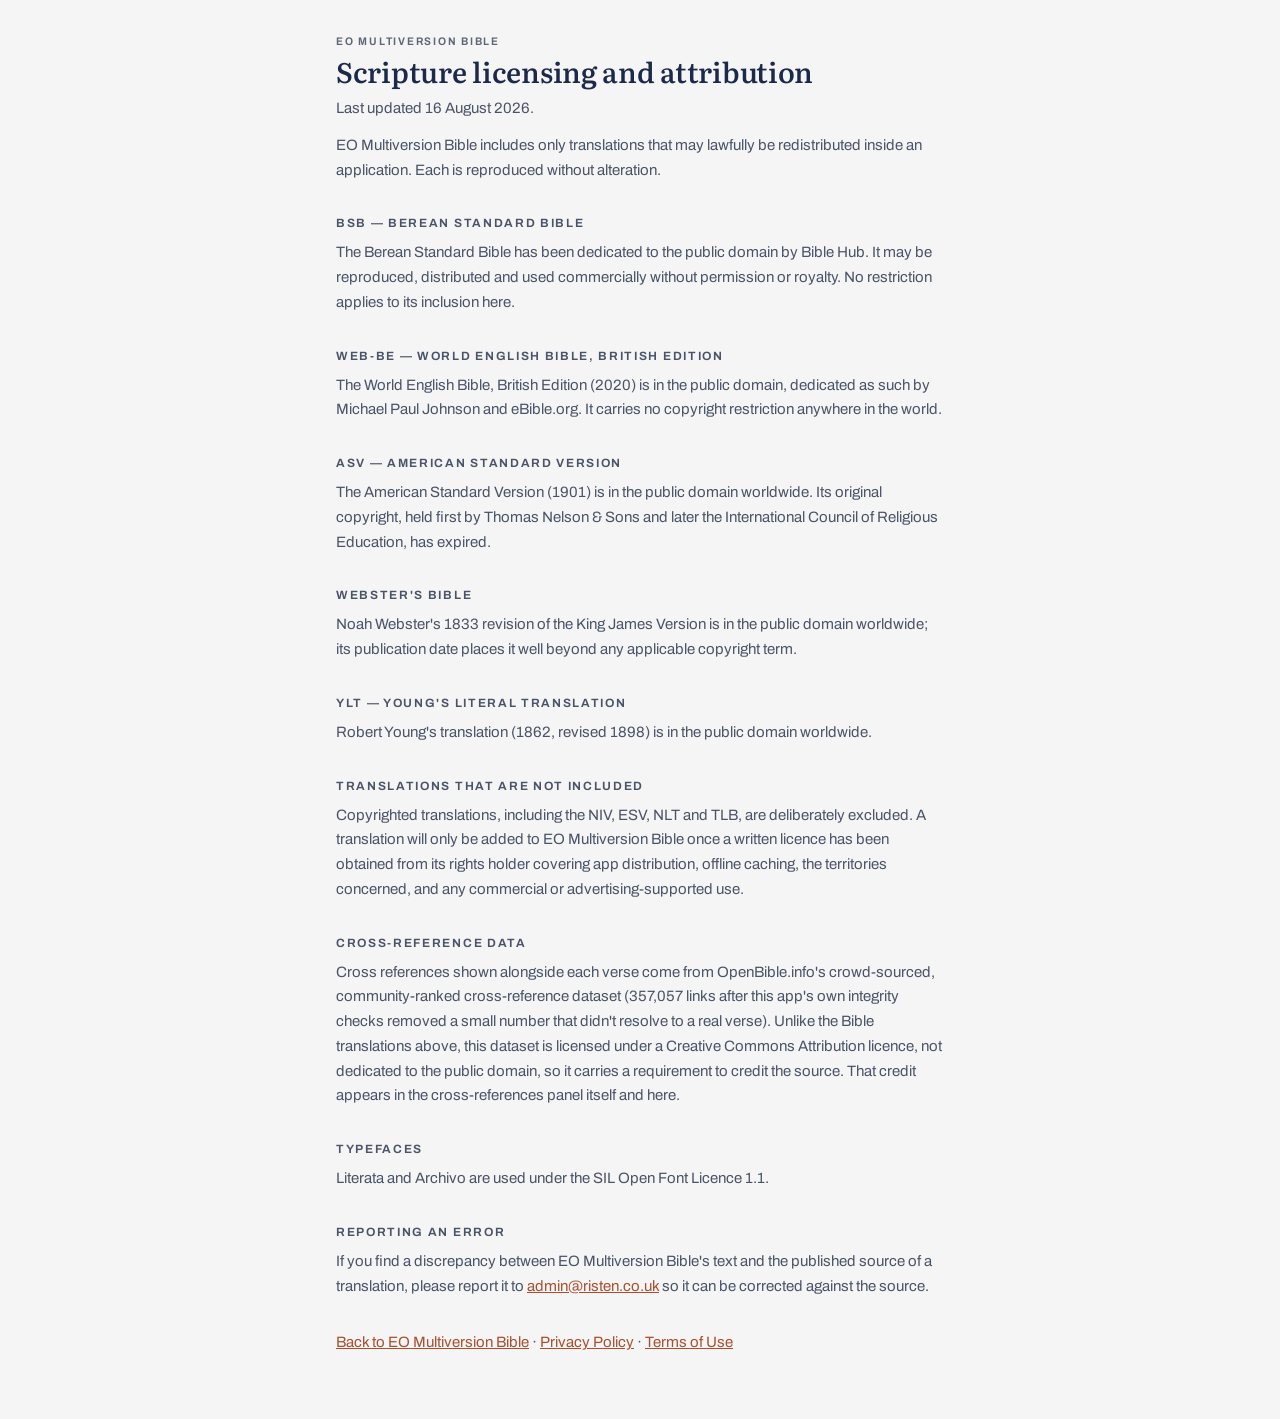
==== commit 64a655e8: "Add files via upload" ====
--- a/legal/licences.html
+++ b/legal/licences.html
@@ -49,16 +49,6 @@
 written licence has been obtained from its rights holder covering app
 distribution, offline caching, the territories concerned, and any commercial or
 advertising-supported use.</p>
-<p><strong>The King James Version is currently held back pending permission.</strong>
-Outside the United Kingdom the KJV (1769 Blayney revision) is public domain.
-Within the UK it is covered by perpetual Crown letters patent, exercised by
-Cambridge University Press as the Crown's patentee; free use there is capped
-at 500 verses for non-commercial purposes, well short of the complete text.
-Rather than distribute the full text to a UK-reachable, potentially
-advertising-supported service without that permission, it has been removed
-from this release. A request has been made to Cambridge University Press's
-Permissions Department; the KJV will be reinstated if and when written
-permission is granted.</p>
 <h2>Cross-reference data</h2>
 <p>Cross references shown alongside each verse come from OpenBible.info's
 crowd-sourced, community-ranked cross-reference dataset (357,057 links after
--- a/css/app.css
+++ b/css/app.css
@@ -3,6 +3,13 @@
    Brand: Elias Okafor. Navy #1B2A4A · Gold #F5A623.
    Type: Literata (Scripture + display) / Archivo (interface).
    ========================================================================== */
+
+/* The hidden attribute must always win. Without this, any element whose own
+   class sets display (e.g. .tool { display: flex }) silently overrides the
+   browser's default [hidden] behaviour, since author styles beat user-agent
+   defaults regardless of source order -- this bit a real element (Study's
+   "Listen to these" button) before being caught. */
+[hidden] { display: none !important; }
 
 /* ---- fonts --------------------------------------------------------------- */
 @font-face {
@@ -336,6 +343,19 @@
   font-family: var(--serif); font-weight: 600; font-size: 1.625rem;
   letter-spacing: -.01em; margin: 2rem 0 1.25rem; color: var(--brand);
 }
+.dash-top {
+  display: flex; align-items: center; justify-content: space-between;
+}
+.dash-top .dash-title { margin: 2rem 0 1.25rem; }
+.theme-toggle {
+  display: grid; place-items: center; width: 2.75rem; height: 2.75rem;
+  border-radius: 50%; background: var(--surface); border: 1px solid var(--rule);
+  color: var(--brand); touch-action: manipulation; -webkit-tap-highlight-color: transparent;
+  transition: transform .12s var(--ease), border-color .15s var(--ease);
+}
+.theme-toggle:hover { border-color: color-mix(in srgb, var(--accent-bright) 40%, var(--rule)); }
+.theme-toggle:active { transform: scale(.92); }
+.theme-toggle svg { width: 1.3rem; height: 1.3rem; }
 
 .dash-hero {
   display: block; width: 100%; text-align: left; position: relative;
@@ -391,6 +411,43 @@
 .dash-library-sub { margin-top: .6rem; font-size: .8125rem; color: var(--text-2); }
 
 .grid-2 { display: grid; grid-template-columns: 1fr 1fr; gap: var(--sp-3); }
+
+.quick-action {
+  display: flex; flex-direction: column; align-items: center; gap: .5rem;
+  background: var(--surface); border: 1px solid var(--rule); border-radius: 14px;
+  padding: 1.1rem .75rem; text-align: center;
+  touch-action: manipulation; -webkit-tap-highlight-color: transparent;
+  transition: transform .12s var(--ease), border-color .15s var(--ease);
+}
+.quick-action:hover { border-color: color-mix(in srgb, var(--accent-bright) 40%, var(--rule)); }
+.quick-action:active { transform: scale(.98); }
+.quick-action__icon {
+  display: grid; place-items: center; width: 2.75rem; height: 2.75rem;
+  border-radius: 50%; background: color-mix(in srgb, var(--brand) 10%, transparent);
+  color: var(--brand);
+}
+.quick-action__icon svg { width: 1.25rem; height: 1.25rem; }
+.quick-action__label { font-size: .8125rem; font-weight: 600; }
+
+.audio-row {
+  display: flex; align-items: center; gap: .6rem;
+  background: var(--surface); border: 1px solid var(--rule); border-radius: 14px;
+  padding: .85rem 1rem;
+}
+.audio-row__hint { font-size: .75rem; color: var(--text-2); flex: none; }
+.audio-row input[type='range'] { flex: 1; min-width: 0; }
+.audio-row__num-wrap { display: flex; align-items: center; gap: .3rem; flex: none; }
+.audio-row__num-wrap input[type='number'] {
+  width: 3.5rem; font-variant-numeric: tabular-nums; font-size: .8125rem;
+  text-align: right; border: 1px solid var(--rule); border-radius: 6px;
+  background: var(--bg); color: var(--text); padding: .3rem .4rem;
+  -moz-appearance: textfield;
+}
+.audio-row__num-wrap input[type='number']::-webkit-inner-spin-button,
+.audio-row__num-wrap input[type='number']::-webkit-outer-spin-button {
+  -webkit-appearance: none; margin: 0;
+}
+.audio-row__suffix { font-size: .8125rem; color: var(--text-2); }
 .tile { text-align: left; padding: var(--sp-4); }
 .tile__n { font-family: var(--serif); font-size: 1.5rem; font-weight: 600; line-height: 1; }
 .tile__l { font-size: .8125rem; color: var(--text-2); margin-top: .35rem; }
@@ -629,6 +686,11 @@
 .v[data-hl='sage']       { background: var(--hl-sage);       box-shadow: 0 0 0 .18em var(--hl-sage); }
 .v[data-hl='navy']       { background: var(--hl-navy);       box-shadow: 0 0 0 .18em var(--hl-navy); }
 .v.is-active { background: color-mix(in srgb, var(--accent-bright) 20%, transparent); }
+.v--speaking {
+  background: color-mix(in srgb, var(--brand) 14%, transparent);
+  box-shadow: inset 3px 0 0 var(--brand);
+  transition: background-color .25s var(--ease);
+}
 .v.is-pressing {
   background: color-mix(in srgb, var(--accent-bright) 16%, transparent);
   transition: background-color .18s var(--ease);
@@ -873,6 +935,7 @@
 .picker-row__mark svg { width: .8rem; height: .8rem; }
 .picker-row__body { min-width: 0; flex: 1; }
 .picker-row__name { font-family: var(--serif); font-size: 1rem; font-weight: 600; }
+
 .picker-row__meta { font-size: .75rem; color: var(--text-3); margin-top: .1rem; }
 
 .sheet__foot {
@@ -922,6 +985,19 @@
   display: flex; align-items: center; gap: var(--sp-4); flex-wrap: wrap;
   padding: var(--sp-4) 0; border-bottom: 1px solid var(--rule);
 }
+.row--speaking {
+  background: color-mix(in srgb, var(--brand) 10%, transparent);
+  box-shadow: inset 3px 0 0 var(--brand);
+  transition: background-color .25s var(--ease);
+}
+.row__handle {
+  flex: none; color: var(--text-3); touch-action: none; cursor: grab;
+}
+.row--dragging {
+  background: var(--surface); box-shadow: 0 6px 16px rgba(0,0,0,.18);
+  border-radius: 8px; opacity: .96;
+}
+.row--drop-target { box-shadow: inset 0 2px 0 var(--brand); }
 .row__label { flex: 1 1 12rem; min-width: 0; }
 .row__hint { font-size: .8125rem; color: var(--text-2); margin-top: .15rem; }
 .row select { flex: 0 1 auto; max-width: 100%; }
@@ -945,9 +1021,15 @@
 .legal h3 { font-size: .875rem; font-weight: 650; color: var(--text); margin-top: var(--sp-5); }
 
 /* ---- advertising slot ---------------------------------------------------- */
-/* Reserved, inert container. Never rendered inside .reader. */
+/* Reserved, inert containers (Home, Library). Never rendered inside .reader. */
 .ad-slot { display: none; margin: var(--sp-5) 0; min-height: 0; }
 .ad-slot[data-enabled='true'] { display: block; }
+.ad-slot .ad-footnote__label { margin-bottom: var(--sp-2); }
+.ad-slot__body {
+  min-height: 3.5rem; border-radius: 8px; background: var(--surface-2);
+  display: grid; place-items: center; font-size: .75rem; color: var(--text-3);
+  text-align: center; padding: var(--sp-3);
+}
 
 /* ---- bottom navigation --------------------------------------------------- */
 .nav {
@@ -1029,3 +1111,51 @@
   .topbar, .nav, .sheet, .sheet-backdrop, .rail, .chapter-nav { display: none !important; }
   body { background: #fff; color: #000; }
 }
+
+/* ---- go to book & chapter -------------------------------------------------- */
+.topbar__title[data-goto] {
+  cursor: pointer; display: inline-flex; align-items: center; gap: .35rem;
+  padding: .35rem .5rem; margin-left: -.5rem; border-radius: 9px;
+  touch-action: manipulation; -webkit-tap-highlight-color: transparent;
+}
+.topbar__title[data-goto]::after {
+  content: ''; width: .45rem; height: .45rem; flex: none; margin-top: -.15rem;
+  border-right: 1.5px solid var(--text-3); border-bottom: 1.5px solid var(--text-3);
+  rotate: 45deg;
+}
+.topbar__title[data-goto]:hover { background: var(--surface-2); }
+.topbar__title[data-goto]:focus-visible { outline: 2px solid var(--accent-bright); outline-offset: 1px; }
+.goto-trigger { flex: 1 1 100%; width: 100%; text-align: left; }
+.sheet--goto {
+  max-width: 36rem; margin-inline: auto;
+  display: flex; flex-direction: column; height: min(82dvh, 44rem); overflow: hidden;
+}
+.sheet--goto > * { flex: none; }
+.sheet--goto .goto-books, .sheet--goto .goto-grid {
+  flex: 1 1 auto; min-height: 0; overflow-y: auto; overscroll-behavior: contain;
+  align-content: start; padding-bottom: var(--sp-3);
+}
+.sheet--goto .book-filter { margin-bottom: var(--sp-3) !important; }
+.sheet--goto .book-row[aria-current='true'] { background: var(--surface-2); }
+.goto-back {
+  display: inline-flex; align-items: center; gap: .15rem; min-height: 2.75rem;
+  margin-left: -.5rem; padding: 0 .5rem; border-radius: 9px;
+  font-size: .8125rem; font-weight: 650; color: var(--text-2);
+  touch-action: manipulation; -webkit-tap-highlight-color: transparent;
+}
+.goto-back svg { width: 1rem; height: 1rem; }
+.goto-back:hover { background: var(--surface-2); color: var(--text); }
+.goto-sub { font-size: .75rem; color: var(--text-3); margin: .15rem 0 var(--sp-3); }
+.goto-grid {
+  display: grid; gap: var(--sp-2);
+  grid-template-columns: repeat(auto-fill, minmax(3.25rem, 1fr));
+}
+.goto-ch {
+  min-height: 2.75rem; border-radius: 9px; border: 1px solid var(--rule);
+  background: var(--surface); font-family: var(--serif); font-size: 1rem; font-weight: 600;
+  color: var(--text); touch-action: manipulation; -webkit-tap-highlight-color: transparent;
+  transition: transform .12s var(--ease), background-color .15s var(--ease);
+}
+.goto-ch:hover { border-color: var(--accent-bright); }
+.goto-ch:active { transform: scale(.94); }
+.goto-ch[aria-current='true'] { background: var(--brand); border-color: var(--brand); color: var(--bg); }
